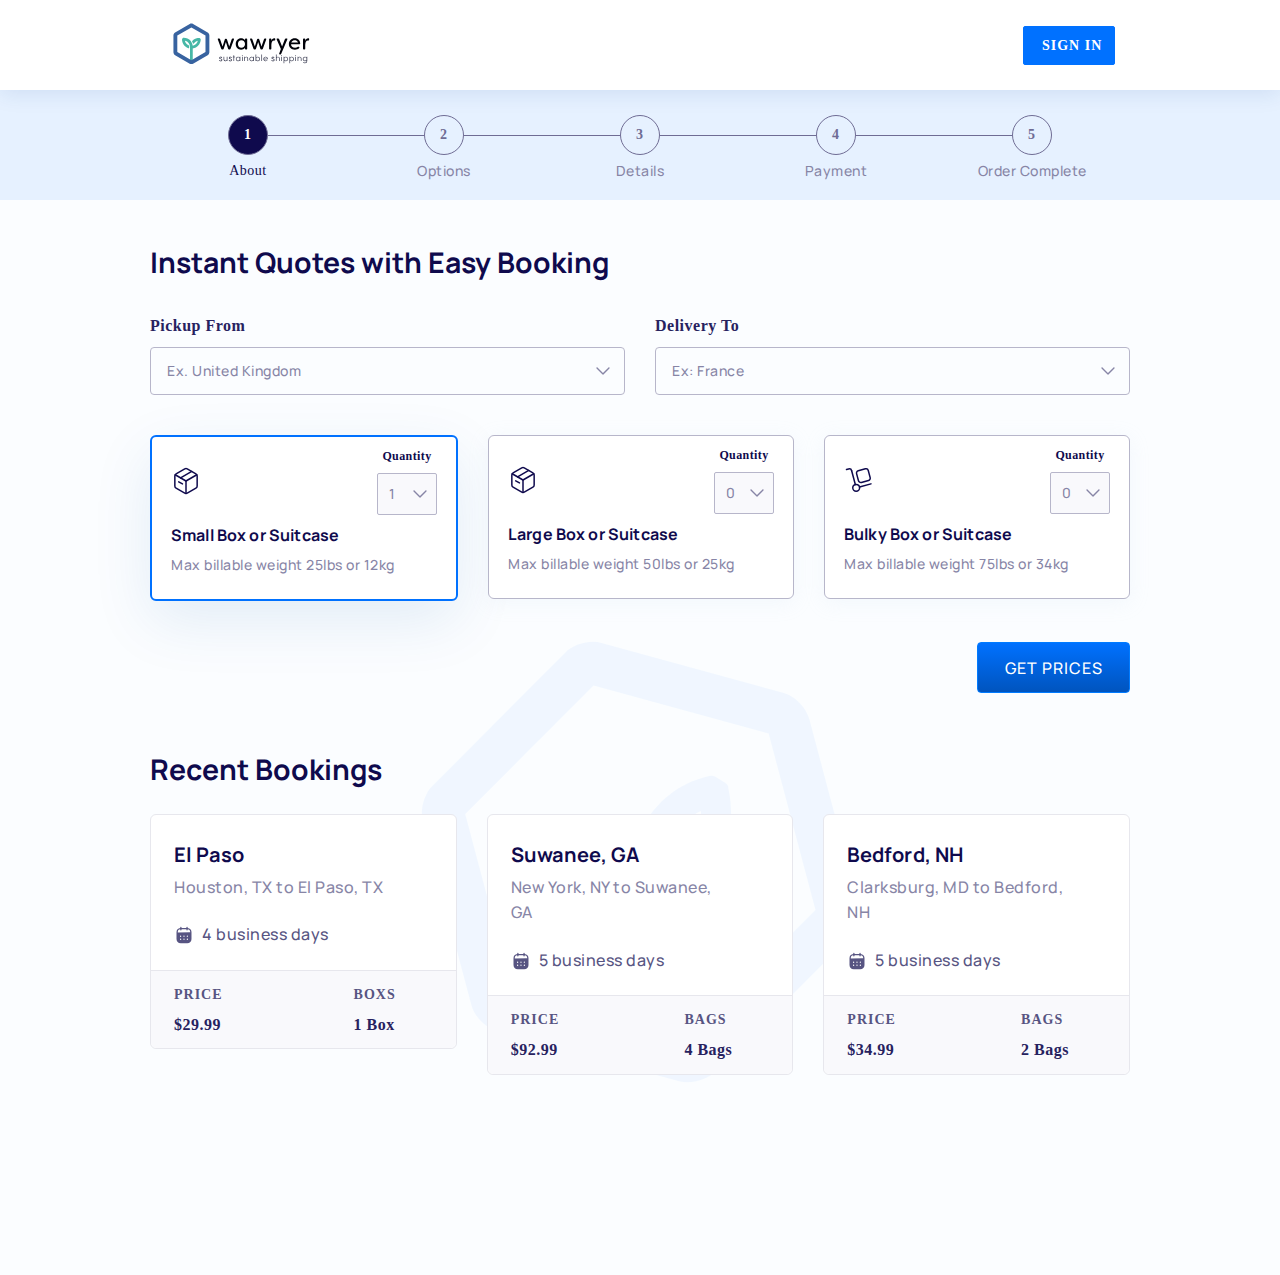
==== about.html @ 5e25c6df "first commit" ====
<!DOCTYPE html>
<html dir="ltr" lang="en">

<head>
	<title>About</title>
	<!-- Always force latest IE rendering engine or request Chrome Frame -->
	<meta http-equiv="X-UA-Compatible" content="IE=edge,chrome=1">
	<!-- meta character set -->
	<meta charset="UTF-8" />
	<!-- Mobile Specific Meta -->
	<meta name="viewport" content="width=device-width, initial-scale=1, shrink-to-fit=no">
	<!-- Meta Description, Keywords and Author -->
	<meta name="Keywords" content="">
	<meta name="author" content="">
	<meta name="Description" content="">

	<!-- Stylesheet
	================================================== -->
	<link rel="stylesheet" href="./assets/css/style.css">

	<!-- Favicon
	================================================== -->
	<link rel="shortcut icon" href="./assets/img/favicon/favicon.ico">
</head>

<body class="about-page">
	<!-- Start Header -->
	<header>
		<div class="logo-button">
			<div class="container">
				<img src="./assets/img/logo/Logo.svg" alt="logo">
			<button type="button" class="btn btn-primary button-semi sign-in">SIGN IN</button>
			</div>
		</div>
		<div class="full-screen">

			<div class="steps">
				<!------------------- Start Step1 ------------------>
				<div class="step active-step">
					<div>
						<span class="button-semi">1</span>
						<p class="placeholder active-step"> About </p>
					</div>
					<div class="a-after"></div>
				</div>
				<!-------------------  End Step1 ------------------>
				<!------------------- step2 ------------------>
				<div class="step">
					<div >
						<span class="button-semi">2</span>
						<p class="placeholder"> Options </p>
					</div>
					<div class="a-after"></div>
				</div>
				<div class="step">
					<div href="#">
						<span class="button-semi">3</span>
						<p class="placeholder"> Details </p>
					</div>
					<div class="a-after"></div>
				</div>
				<div class="step">
					<div href="#">
						<span class="button-semi">4</span>
						<p class="placeholder"> Payment </p>
					</div>
					<div class="a-after"></div>
				</div>
				<div class="step">
					<div>
						<span class="button-semi">5</span>
						<p class="placeholder completed"> Order Complete </p>
					</div>
				</div>
			</div>
		</div>
	</header>
	<!-- End Header -->
	<main>
		<div class="easy-booking">
			<h1>Instant Quotes with Easy Booking</h1>
			<!--------------------------------- select items -------------------------------->
			<div class="select-items">
				<div class="select-item">
					<label class="large">Pickup From</label>
					<select class="form-control" id="Select1">
						<option selected>Ex. United Kingdom</option>
						<option value="1">Morocco</option>
						<option value="2">Egypt</option>
						<option value="3">Palestine</option>
					</select>
				</div>
				<div class="select-item">
					<label class="large">Delivery To</label>
					<select class="form-control" id="Select2">
						<option selected>Ex: France</option>
						<option value="1">Morocco</option>
						<option value="2">Egypt</option>
						<option value="3">Palestine</option>
					</select>
				</div>
			</div>
			<!-------------------------------  cards --------------------------------- -->
			<div class="cards">
				<button class="card-pick clicked">
					<div class="pick-header">
						<img src="./assets/img/icons/Package.svg" alt="package">
						<div>
							<label class="label1">Quantity</label>
							<select class="form-control" id="Select3">
								<option selected class="label2">1</option>
								<option value="1">2</option>
								<option value="2">3</option>
								<option value="3">4</option>
							</select>
						</div>
					</div>
					<div class="pick-content">
						<h4>Small Box or Suitcase</h4>
						<div class="placeholder">Max billable weight 25lbs or 12kg</div>
					</div>
				</button>
				<button class="card-pick">
					<div class="pick-header">
						<img src="./assets/img/icons/Package.svg" alt="package">
						<div>
							<label class="label1">Quantity</label>
							<select class="form-control" id="Select4">
								<option selected class="label2">0</option>
								<option value="1">1</option>
								<option value="2">2</option>
								<option value="3">3</option>
							</select>
						</div>
					</div>
					<div class="pick-content">
						<h4>Large Box or Suitcase</h4>
						<div class="placeholder">Max billable weight 50lbs or 25kg</div>
					</div>
				</button>
				<button class="card-pick">
					<div class="pick-header">
						<img src="./assets/img/icons/Other.svg" alt="package">
						<div>
							<label class="label1">Quantity</label>
							<select class="form-control" id="Select5">
								<option selected class="label2">0</option>
								<option value="1">1</option>
								<option value="2">2</option>
								<option value="3">3</option>
							</select>
						</div>
					</div>
					<div class="pick-content">
						<h4>Bulky Box or Suitcase</h4>
						<div class="placeholder">Max billable weight 75lbs or 34kg</div>
					</div>
				</button>
			</div>
		</div>
		<!-------------------------------  end Easy booking ----------------------------- -->
		<button type="button " class="btn btn-primary button-med get-prices">GET PRICES</button>
		<!-------------------------------  recent booking ----------------------------- -->
		<div class="recent-booking">
			<h1>Recent Bookings</h1>
			<div class="cards">
				<div class="card-booking">
					<div class="book-content">
						<h2>El Paso</h2>
						<p class="medium">Houston, TX to El Paso, TX</p>
						<div class="book-period">
							<img src="./assets/img/icons/Calender.svg" alt="Calender">
							<p class="medium">4 business days</p>
						</div>
					</div>
					<div class="book-footer">
						<div>
							<label class="button-semi">PRICE</label>
							<p class="large">$29.99</p>
						</div>
						<div>
							<label class="button-semi">BOXS</label>
							<p class="large">1 Box</p>
						</div>
					</div>
				</div>
				<div class="card-booking">
					<div class="book-content">
						<h2>Suwanee, GA</h2>
						<p class="medium">New York, NY to Suwanee, GA</p>
						<div class="book-period">
							<img src="./assets/img/icons/Calender.svg" alt="Calender">
							<p class="medium">5 business days</p>
						</div>
					</div>
					<div class="book-footer">
						<div>
							<label class="button-semi">PRICE</label>
							<p class="large">$92.99</p>
						</div>
						<div>
							<label class="button-semi">BAGS</label>
							<p class="large">4 Bags</p>
						</div>
					</div>
				</div>
				<div class="card-booking">
					<div class="book-content">
						<h2>Bedford, NH</h2>
						<p class="medium">Clarksburg, MD to Bedford, NH</p>
						<div class="book-period">
							<img src="./assets/img/icons/Calender.svg" alt="Calender">
							<p class="medium">5 business days</p>
						</div>
					</div>
					<div class="book-footer">
						<div>
							<label class="button-semi">PRICE</label>
							<p class="large">$34.99</p>
						</div>
						<div>
							<label class="button-semi">BAGS</label>
							<p class="large">2 Bags</p>
						</div>
					</div>
				</div>
			</div>
		</div>
	</main>
	<!-- Plugins
	================================================== -->

	<!-- jQuery -->
	<script src="./assets/js/jquery-3.4.1.slim.min.js"></script>
	<!-- PooperJS -->
	<script src="./assets/js/popper.min.js"></script>
	<!-- Bootstrap -->
	<script src="./assets/js/bootstrap.min.js"></script>
	<!-- Application -->
	<script src="./assets/js/main.js"></script>
</body>

</html>
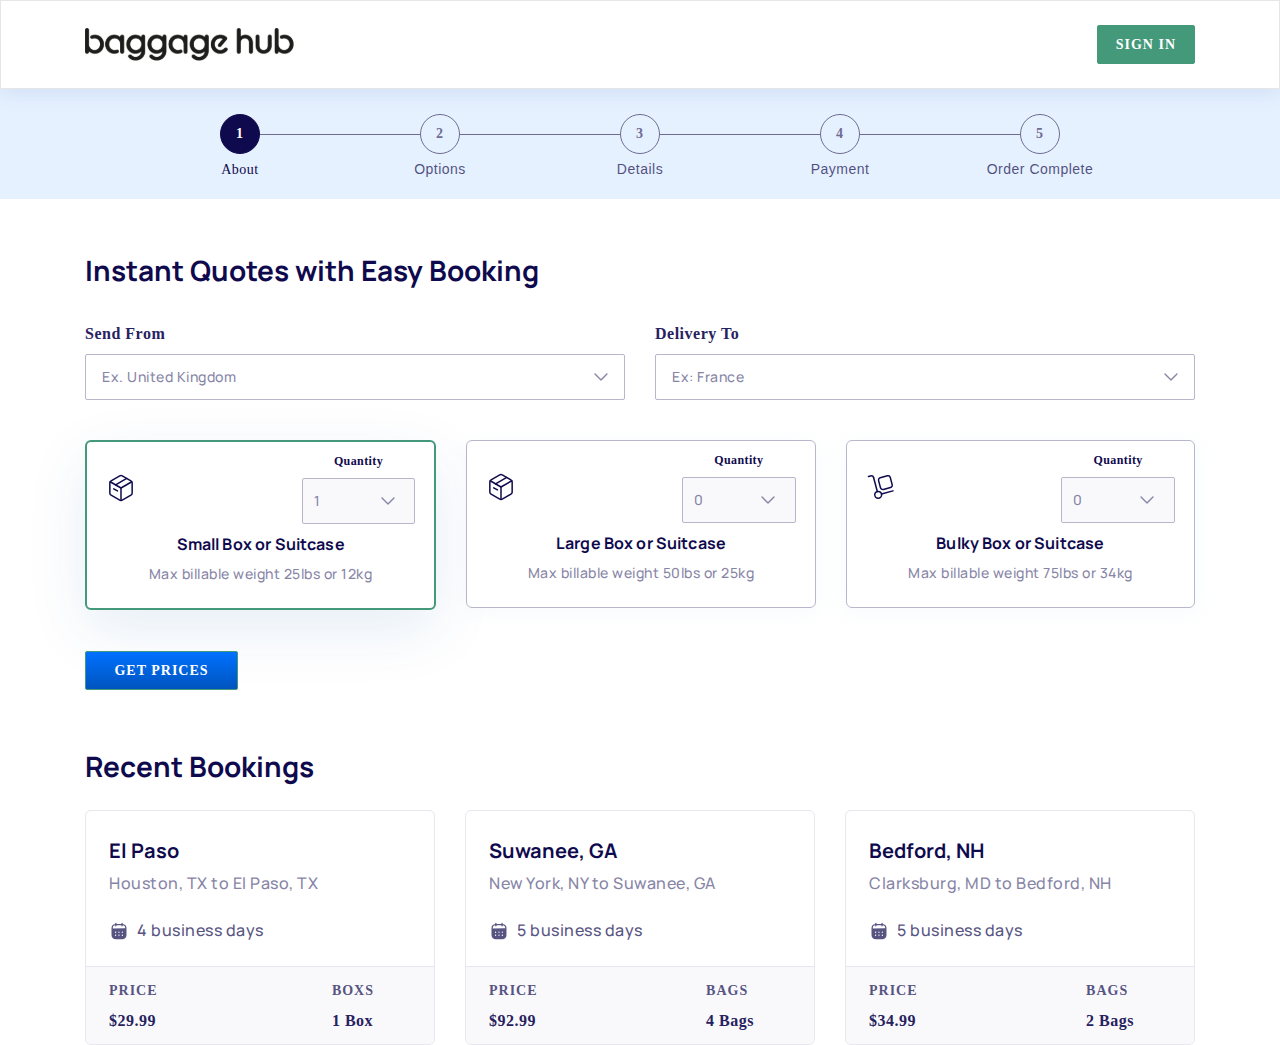
==== commit 1eca3043: "." ====
--- a/about.html
+++ b/about.html
@@ -24,66 +24,65 @@
 </head>
 
 <body class="about-page">
-	<!-- Start Header -->
-	<header>
-		<div class="logo-button">
-			<div class="container">
-				<img src="./assets/img/logo/Logo.svg" alt="logo">
-			<button type="button" class="btn btn-primary button-semi sign-in">SIGN IN</button>
-			</div>
-		</div>
-		<div class="full-screen">
-
-			<div class="steps">
-				<!------------------- Start Step1 ------------------>
-				<div class="step active-step">
-					<div>
-						<span class="button-semi">1</span>
-						<p class="placeholder active-step"> About </p>
-					</div>
-					<div class="a-after"></div>
-				</div>
-				<!-------------------  End Step1 ------------------>
-				<!------------------- step2 ------------------>
-				<div class="step">
-					<div >
-						<span class="button-semi">2</span>
-						<p class="placeholder"> Options </p>
-					</div>
-					<div class="a-after"></div>
-				</div>
-				<div class="step">
-					<div href="#">
-						<span class="button-semi">3</span>
-						<p class="placeholder"> Details </p>
-					</div>
-					<div class="a-after"></div>
-				</div>
-				<div class="step">
-					<div href="#">
-						<span class="button-semi">4</span>
-						<p class="placeholder"> Payment </p>
-					</div>
-					<div class="a-after"></div>
-				</div>
-				<div class="step">
-					<div>
-						<span class="button-semi">5</span>
-						<p class="placeholder completed"> Order Complete </p>
-					</div>
+
+	<!-- [BEGIN] Navbar -->
+	<nav class="navbar">
+		<div class="container">
+			<img src="./assets/img/logo/Logo.svg" class="logo" alt="logo">
+			<button type="button" class="btn btn-primary text-uppercase">sign in</button>
+		</div>
+	</nav>
+	<!-- [END] Navbar -->
+
+	<!-- [BEGIN] Steps -->
+	<header class="steps-timeline">
+		<div class="steps container">
+			<div class="step active">
+				<div>
+					<span class="button-semi">1</span>
+					<p>About</p>
+				</div>
+				<div class="line"></div>
+			</div>
+			<div class="step">
+				<div>
+					<span class="button-semi">2</span>
+					<p>Options</p>
+				</div>
+				<div class="line"></div>
+			</div>
+			<div class="step">
+				<div>
+					<span class="button-semi">3</span>
+					<p>Details</p>
+				</div>
+				<div class="line"></div>
+			</div>
+			<div class="step">
+				<div>
+					<span class="button-semi">4</span>
+					<p>Payment</p>
+				</div>
+				<div class="line"></div>
+			</div>
+			<div class="step">
+				<div>
+					<span class="button-semi">5</span>
+					<p>Order Complete</p>
 				</div>
 			</div>
 		</div>
 	</header>
-	<!-- End Header -->
-	<main>
+	<!-- [END] Steps -->
+
+	<main class="container">
 		<div class="easy-booking">
 			<h1>Instant Quotes with Easy Booking</h1>
 			<!--------------------------------- select items -------------------------------->
 			<div class="select-items">
 				<div class="select-item">
-					<label class="large">Pickup From</label>
-					<select class="form-control" id="Select1">
+					<label class="large">Send From</label>
+					<select>
 						<option selected>Ex. United Kingdom</option>
 						<option value="1">Morocco</option>
 						<option value="2">Egypt</option>
@@ -92,7 +91,7 @@
 				</div>
 				<div class="select-item">
 					<label class="large">Delivery To</label>
-					<select class="form-control" id="Select2">
+					<select>
 						<option selected>Ex: France</option>
 						<option value="1">Morocco</option>
 						<option value="2">Egypt</option>
@@ -107,7 +106,7 @@
 						<img src="./assets/img/icons/Package.svg" alt="package">
 						<div>
 							<label class="label1">Quantity</label>
-							<select class="form-control" id="Select3">
+							<select>
 								<option selected class="label2">1</option>
 								<option value="1">2</option>
 								<option value="2">3</option>
@@ -125,7 +124,7 @@
 						<img src="./assets/img/icons/Package.svg" alt="package">
 						<div>
 							<label class="label1">Quantity</label>
-							<select class="form-control" id="Select4">
+							<select>
 								<option selected class="label2">0</option>
 								<option value="1">1</option>
 								<option value="2">2</option>
@@ -143,7 +142,7 @@
 						<img src="./assets/img/icons/Other.svg" alt="package">
 						<div>
 							<label class="label1">Quantity</label>
-							<select class="form-control" id="Select5">
+							<select>
 								<option selected class="label2">0</option>
 								<option value="1">1</option>
 								<option value="2">2</option>
@@ -227,6 +226,7 @@
 			</div>
 		</div>
 	</main>
+
 	<!-- Plugins
 	================================================== -->
 
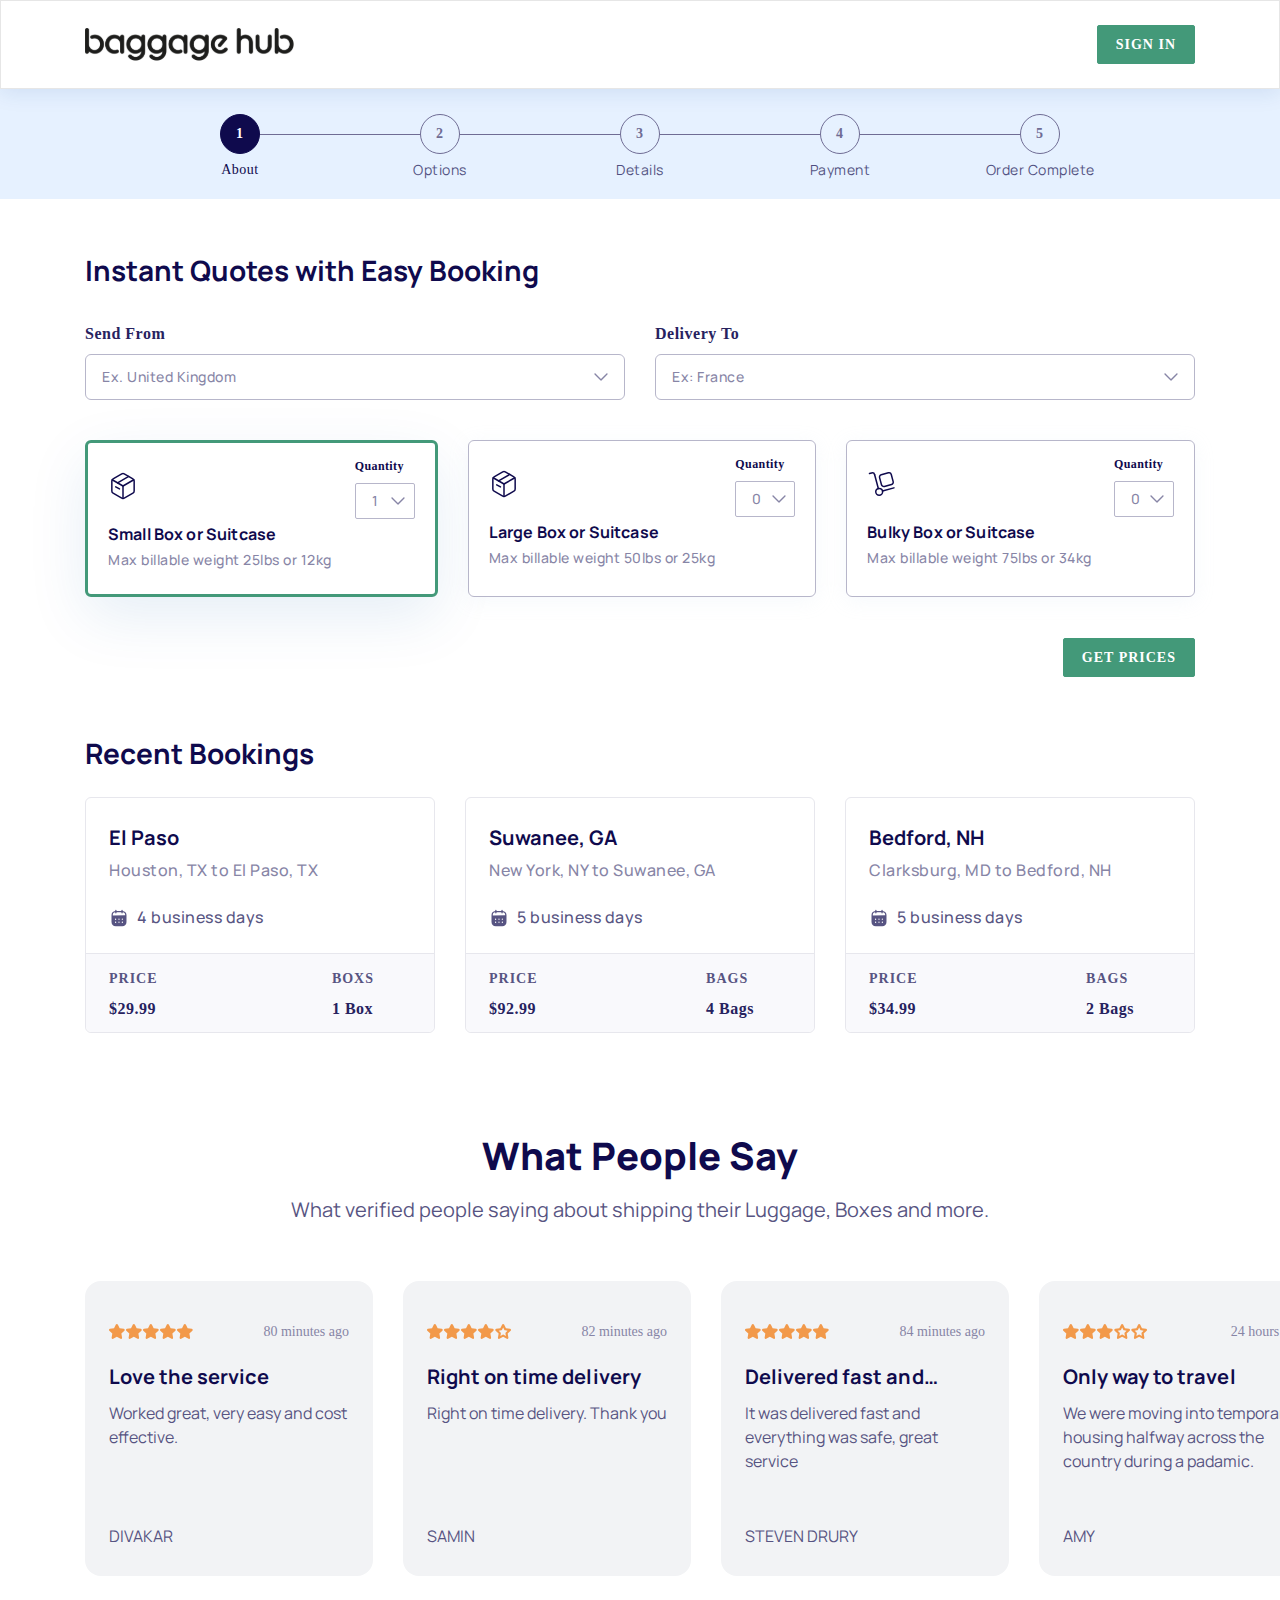
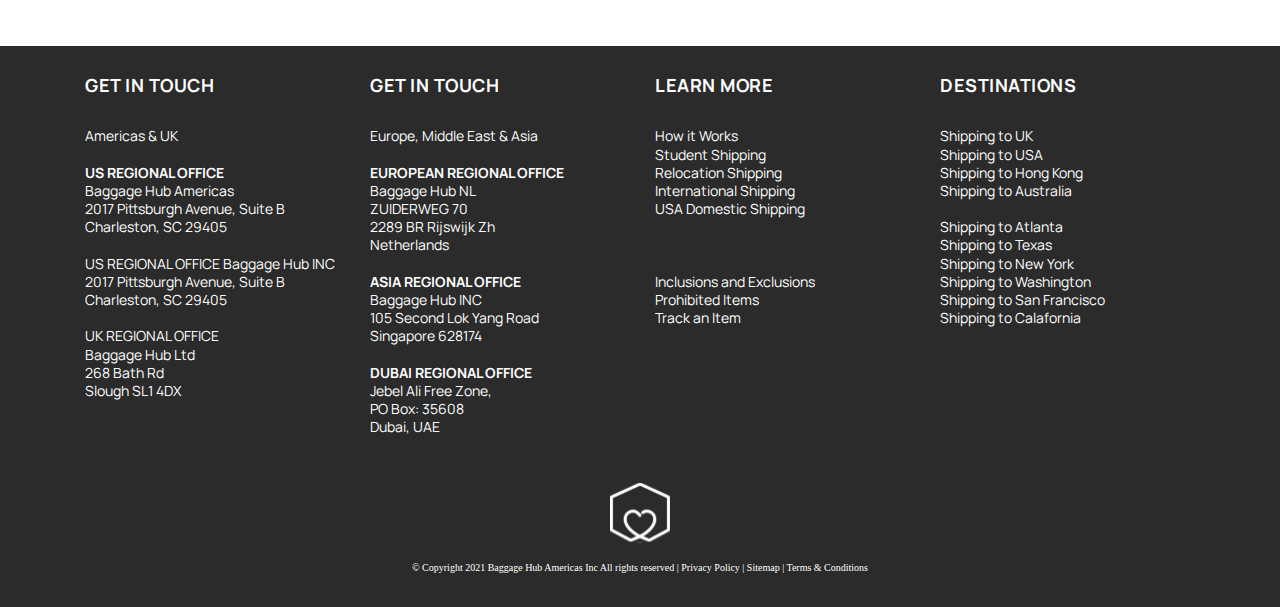
==== commit f076538e: "About Page is ready" ====
--- a/about.html
+++ b/about.html
@@ -76,9 +76,10 @@
 	<!-- [END] Steps -->
 
 	<main class="container">
-		<div class="easy-booking">
+
+		<!-- [BEGIN] Instant Quotes with Easy Booking -->
+		<form action="" class="easy-booking">
 			<h1>Instant Quotes with Easy Booking</h1>
-			<!--------------------------------- select items -------------------------------->
 			<div class="select-items">
 				<div class="select-item">
 					<label class="large">Send From</label>
@@ -99,9 +100,8 @@
 					</select>
 				</div>
 			</div>
-			<!-------------------------------  cards --------------------------------- -->
-			<div class="cards">
-				<button class="card-pick clicked">
+			<div class="cards-1">
+				<div class="card-pick clicked">
 					<div class="pick-header">
 						<img src="./assets/img/icons/Package.svg" alt="package">
 						<div>
@@ -118,8 +118,8 @@
 						<h4>Small Box or Suitcase</h4>
 						<div class="placeholder">Max billable weight 25lbs or 12kg</div>
 					</div>
-				</button>
-				<button class="card-pick">
+				</div>
+				<div class="card-pick">
 					<div class="pick-header">
 						<img src="./assets/img/icons/Package.svg" alt="package">
 						<div>
@@ -136,8 +136,8 @@
 						<h4>Large Box or Suitcase</h4>
 						<div class="placeholder">Max billable weight 50lbs or 25kg</div>
 					</div>
-				</button>
-				<button class="card-pick">
+				</div>
+				<div class="card-pick">
 					<div class="pick-header">
 						<img src="./assets/img/icons/Other.svg" alt="package">
 						<div>
@@ -154,15 +154,16 @@
 						<h4>Bulky Box or Suitcase</h4>
 						<div class="placeholder">Max billable weight 75lbs or 34kg</div>
 					</div>
-				</button>
-			</div>
-		</div>
-		<!-------------------------------  end Easy booking ----------------------------- -->
-		<button type="button " class="btn btn-primary button-med get-prices">GET PRICES</button>
-		<!-------------------------------  recent booking ----------------------------- -->
-		<div class="recent-booking">
+				</div>
+			</div>
+			<button type="submit" class="btn btn-primary text-uppercase button-med get-prices">GET PRICES</button>
+		</form>
+		<!-- [END] Instant Quotes with Easy Booking -->
+
+		<!-- [BEGIN] Recent booking -->
+		<section class="recent-booking">
 			<h1>Recent Bookings</h1>
-			<div class="cards">
+			<div class="cards-2">
 				<div class="card-booking">
 					<div class="book-content">
 						<h2>El Paso</h2>
@@ -224,8 +225,212 @@
 					</div>
 				</div>
 			</div>
+		</section>
+		<!-- [END] Recent booking -->
+
+	</main>
+
+	<!-- [BEGIN] What People Say -->
+	<section class="what-people-say">
+		<div class="container">
+			<header>
+				<h1>What People Say</h1>
+				<p>What verified people saying about shipping their Luggage, Boxes and more.</p>
+			</header>
+			<div class="owl-carousel owl-carousel-review">
+				<div class="review">
+					<div class="review__top">
+						<div class="review__top__stars">
+							<img src="./assets/img/icons/full-star.svg" alt="">
+							<img src="./assets/img/icons/full-star.svg" alt="">
+							<img src="./assets/img/icons/full-star.svg" alt="">
+							<img src="./assets/img/icons/full-star.svg" alt="">
+							<img src="./assets/img/icons/full-star.svg" alt="">
+						</div>
+						<p>80 minutes ago</p>
+					</div>
+					<div class="review__body">
+						<h2>Love the service</h2>
+						<p>Worked great, very easy and cost effective.</p>
+					</div>
+					<p class="review__name text-uppercase">Divakar</p>
+				</div>
+				<div class="review">
+					<div class="review__top">
+						<div class="review__top__stars">
+							<img src="./assets/img/icons/full-star.svg" alt="">
+							<img src="./assets/img/icons/full-star.svg" alt="">
+							<img src="./assets/img/icons/full-star.svg" alt="">
+							<img src="./assets/img/icons/full-star.svg" alt="">
+							<img src="./assets/img/icons/empty-star.svg" alt="">
+						</div>
+						<p>82 minutes ago</p>
+					</div>
+					<div class="review__body">
+						<h2>Right on time delivery</h2>
+						<p>Right on time delivery. Thank you</p>
+					</div>
+					<p class="review__name text-uppercase">Samin</p>
+				</div>
+				<div class="review">
+					<div class="review__top">
+						<div class="review__top__stars">
+							<img src="./assets/img/icons/full-star.svg" alt="">
+							<img src="./assets/img/icons/full-star.svg" alt="">
+							<img src="./assets/img/icons/full-star.svg" alt="">
+							<img src="./assets/img/icons/full-star.svg" alt="">
+							<img src="./assets/img/icons/full-star.svg" alt="">
+						</div>
+						<p>84 minutes ago</p>
+					</div>
+					<div class="review__body">
+						<h2>Delivered fast and ever...</h2>
+						<p>It was delivered fast and everything was safe, great service</p>
+					</div>
+					<p class="review__name text-uppercase">Steven Drury</p>
+				</div>
+				<div class="review">
+					<div class="review__top">
+						<div class="review__top__stars">
+							<img src="./assets/img/icons/full-star.svg" alt="">
+							<img src="./assets/img/icons/full-star.svg" alt="">
+							<img src="./assets/img/icons/full-star.svg" alt="">
+							<img src="./assets/img/icons/empty-star.svg" alt="">
+							<img src="./assets/img/icons/empty-star.svg" alt="">
+						</div>
+						<p>24 hours ago</p>
+					</div>
+					<div class="review__body">
+						<h2>Only way to travel </h2>
+						<p>We were moving into temporary housing halfway across the country during a padamic. </p>
+					</div>
+					<p class="review__name text-uppercase">Amy</p>
+				</div>
+				<div class="review">
+					<div class="review__top">
+						<div class="review__top__stars">
+							<img src="./assets/img/icons/full-star.svg" alt="">
+							<img src="./assets/img/icons/full-star.svg" alt="">
+							<img src="./assets/img/icons/full-star.svg" alt="">
+							<img src="./assets/img/icons/full-star.svg" alt="">
+							<img src="./assets/img/icons/full-star.svg" alt="">
+						</div>
+						<p>80 minutes ago</p>
+					</div>
+					<div class="review__body">
+						<h2>Love the service</h2>
+						<p>Worked great, very easy and cost effective.</p>
+					</div>
+					<p class="review__name text-uppercase">Mark M</p>
+				</div>
+				<div class="review">
+					<div class="review__top">
+						<div class="review__top__stars">
+							<img src="./assets/img/icons/full-star.svg" alt="">
+							<img src="./assets/img/icons/full-star.svg" alt="">
+							<img src="./assets/img/icons/full-star.svg" alt="">
+							<img src="./assets/img/icons/full-star.svg" alt="">
+							<img src="./assets/img/icons/full-star.svg" alt="">
+						</div>
+						<p>80 minutes ago</p>
+					</div>
+					<div class="review__body">
+						<h2>Love the service</h2>
+						<p>Worked great, very easy and cost effective.</p>
+					</div>
+					<p class="review__name text-uppercase">Divakar</p>
+				</div>
+			</div>
 		</div>
-	</main>
+	</section>
+	<!-- [END] What People Say -->
+
+	<!-- [BEGIN] Footer -->
+	<footer class="footer">
+		<div class="container">
+			<div class="row">
+				<div class="col-md-3 col-sm-6 col-12">
+					<h5>GET IN TOUCH</h5>
+					<p>
+						Americas & UK
+						<br><br>
+						<b>US REGIONAL OFFICE</b>
+						Baggage Hub Americas<br>
+						2017 Pittsburgh Avenue, Suite B<br>
+						Charleston, SC 29405
+						<br><br>
+						US REGIONAL OFFICE</>
+						Baggage Hub INC<br>
+						2017 Pittsburgh Avenue, Suite B<br>
+						Charleston, SC 29405
+						<br><br>
+						UK REGIONAL OFFICE<br>
+						Baggage Hub Ltd<br>
+						268 Bath Rd<br>
+						Slough SL1 4DX
+					</p>
+				</div>
+				<div class="col-md-3 col-sm-6 col-12">
+					<h5>GET IN TOUCH</h5>
+					<p>
+						Europe, Middle East & Asia
+						<br><br>
+						<b>EUROPEAN REGIONAL OFFICE</b>
+						Baggage Hub NL<br>
+						ZUIDERWEG 70<br>
+						2289 BR Rijswijk Zh<br>
+						Netherlands
+						<br><br>
+						<b>ASIA REGIONAL OFFICE</b>
+						Baggage Hub INC<br>
+						105 Second Lok Yang Road<br>
+						Singapore 628174
+						<br><br>
+						<b>DUBAI REGIONAL OFFICE</b>
+						Jebel Ali Free Zone,<br>
+						PO Box: 35608<br>
+						Dubai, UAE
+					</p>
+				</div>
+				<div class="col-md-3 col-sm-6 col-12">
+					<h5>LEARN MORE</h5>
+					<p>
+						How it Works<br>
+						Student Shipping<br>
+						Relocation Shipping<br>
+						International Shipping<br>
+						USA Domestic Shipping
+						<br><br><br><br>
+						Inclusions and Exclusions<br>
+						Prohibited Items<br>
+						Track an Item
+					</p>
+				</div>
+				<div class="col-md-3 col-sm-6 col-12">
+					<h5>DESTINATIONS</h5>
+					<p>
+						Shipping to UK<br>
+						Shipping to USA<br>
+						Shipping to Hong Kong<br>
+						Shipping to Australia
+						<br><br>
+						Shipping to Atlanta<br>
+						Shipping to Texas<br>
+						Shipping to New York<br>
+						Shipping to Washington<br>
+						Shipping to San Francisco<br>
+						Shipping to Calafornia
+					</p>
+				</div>
+			</div>
+			<div class="pre-footer">
+				<img src="./assets/img/logo/logo-2.svg" width="60" height="60" alt="Logo">
+				<p>© Copyright 2021 Baggage Hub Americas Inc All rights reserved | Privacy Policy | Sitemap | Terms &
+					Conditions</p>
+			</div>
+		</div>
+	</footer>
+	<!-- [END] Footer -->
 
 	<!-- Plugins
 	================================================== -->
@@ -236,6 +441,8 @@
 	<script src="./assets/js/popper.min.js"></script>
 	<!-- Bootstrap -->
 	<script src="./assets/js/bootstrap.min.js"></script>
+	<!-- Owl Carousel -->
+	<script src="./assets/js/owl.carousel.min.js"></script>
 	<!-- Application -->
 	<script src="./assets/js/main.js"></script>
 </body>
